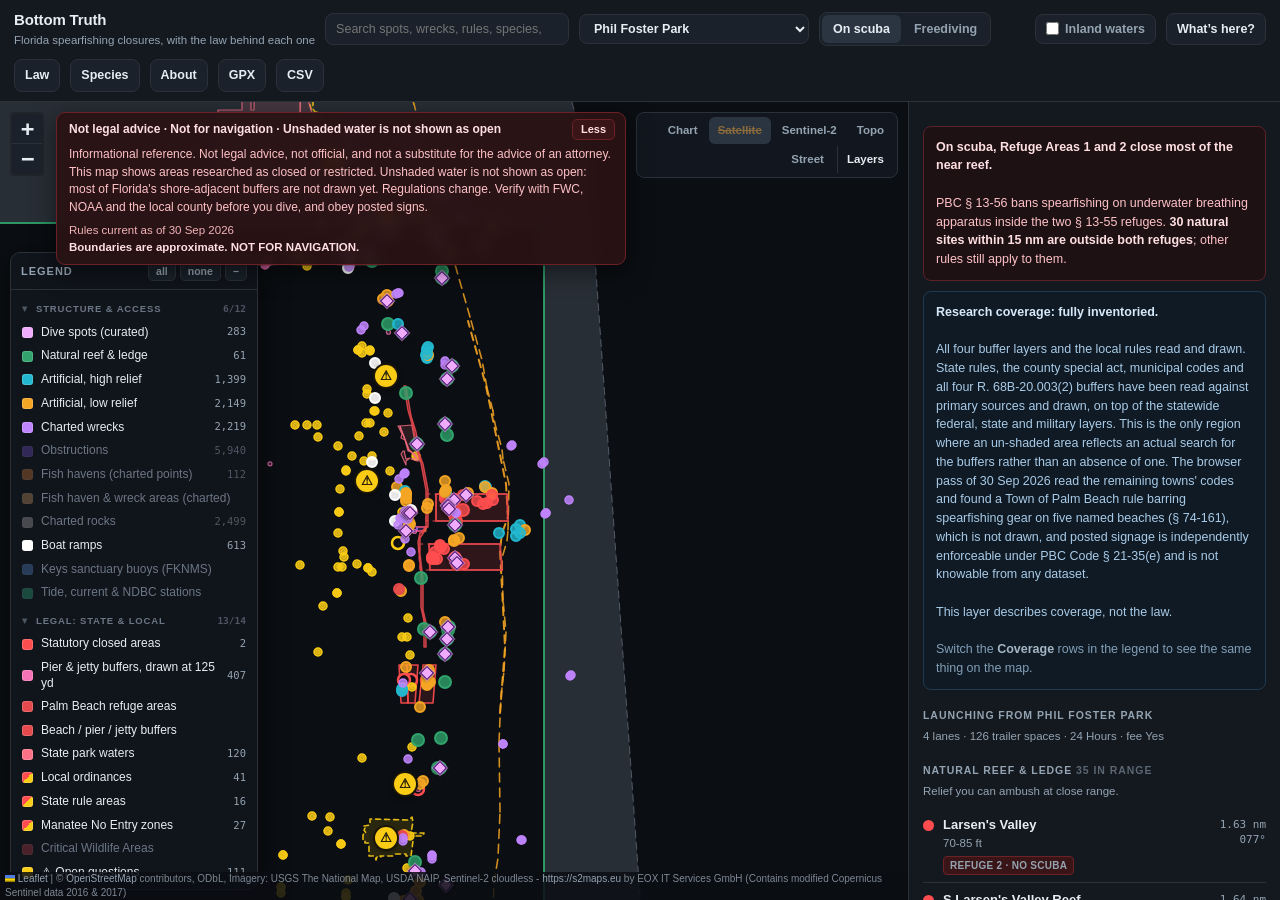
==== index.html @ 1bbcfd00 "Site build from f82c25773d32ec9f1d112ea1f8fc848e64468063" ====
<!DOCTYPE html>
<html lang="en"><head><meta charset="utf-8">
<meta name="viewport" content="width=device-width,initial-scale=1">
<title>Bottom Truth: Florida spearfishing closures</title>
<meta name="description" content="Bottom Truth: a statewide Florida spearfishing reference map of areas researched as closed or restricted, with the citation for each, plus reef and wreck sites, hardbottom and boat ramps. Not legal advice and not for navigation.">
<meta property="og:title" content="Bottom Truth: Florida spearfishing closures">
<meta property="og:description" content="Areas researched as closed or restricted to spearfishing in Florida, each linked to the statute, rule or ordinance behind it. Not legal advice. Not for navigation.">
<meta property="og:type" content="website">
<meta property="og:url" content="https://bottomtruth.com/">
<link rel="canonical" href="https://bottomtruth.com/">
<meta name="theme-color" content="#0b0e13">
<link rel="icon" href="favicon.svg" type="image/svg+xml">
<link rel="stylesheet" href="vendor/leaflet/leaflet.css">
<link rel="stylesheet" href="css/app.css?v=f82c2577">
</head><body><div id="wrap">
<header>
 <h1>Bottom Truth<small>Florida spearfishing closures, with the law behind each one</small></h1>
 <div class="srch" id="srch" role="search">
  <input id="q" type="search" placeholder="Search spots, wrecks, rules, species, or coordinates" autocomplete="off"
   spellcheck="false" aria-label="Search the map" role="combobox" aria-autocomplete="list" aria-expanded="false" aria-controls="q-res">
  <div id="q-res" role="listbox" hidden></div>
 </div>
 <select id="ramp" title="Launch point: all distances and bearings are measured from here"></select>
 <div class="modes" id="modes">
  <button data-mode="scuba" class="on">On scuba</button><button data-mode="free">Freediving</button>
 </div>
 <span class="grow"></span>
 <label class="inland-tog" id="inland-tog" title="Florida prohibits spearfishing in all fresh water, so inland structures are hidden by default">
  <input type="checkbox" id="inland-cb"><span>Inland waters</span></label>
 <button class="hbtn" id="whbtn" title="Click this, then click the map, to list every drawn legal layer at that point. Right-click or long-press the map does the same.">What&#8217;s here?</button>
 <button class="hbtn" id="lawbtn" title="Open the legal encyclopedia: every citation behind every zone on this map">Law</button>
 <button class="hbtn" id="spbtn" title="Species: spear status, size, bag and season by region, with citations">Species</button>
 <a class="hbtn" id="aboutbtn" href="about.html" title="What this map is, what it is not, sources, licences and how to report an error">About</a>
 <button class="hbtn" id="gpx">GPX</button>
 <button class="hbtn" id="csv">CSV</button>
</header>
<div id="main">
 <div id="map">
  <div class="base" id="base">
   <button data-b="sat" class="on">Satellite</button>
  </div>
  <div id="notice" role="note" aria-label="Important notice">
   <div class="nt-bar"><b>Not legal advice &middot; Not for navigation &middot; Unshaded water is not shown as open</b><span class="nt-date nt-date-bar"></span>
    <button id="nt-tog" type="button" aria-expanded="true" aria-controls="nt-body">Less</button></div>
   <div class="nt-body" id="nt-body">
    <p>Informational reference. Not legal advice, not official, and not a substitute for the advice of an
    attorney. This map shows areas researched as closed or restricted. Unshaded water is not shown as open:
    most of Florida's shore-adjacent buffers are not drawn yet. Regulations change. Verify with FWC, NOAA and
    the local county before you dive, and obey posted signs.</p>
    <p class="nt-meta"><span class="nt-date">Rules current as of: loading</span><br>
    <b>Boundaries are approximate. NOT FOR NAVIGATION.</b></p>
   </div>
  </div>
  <div id="legend"></div>
  <div id="load">Loading map data…</div>
 </div>
 <div id="side"></div>
</div></div>
<script src="vendor/leaflet/leaflet.js"></script>
<script src="js/law.js?v=f82c2577"></script>
<script src="js/app.js?v=f82c2577"></script>
<script src="js/coverage.js?v=f82c2577"></script>
<script src="js/layers.js?v=f82c2577"></script>
<script src="js/search.js?v=f82c2577"></script>
<script src="js/species.js?v=f82c2577"></script>
</body></html>
---- vendor/leaflet/leaflet.css ----
/* required styles */

.leaflet-pane,
.leaflet-tile,
.leaflet-marker-icon,
.leaflet-marker-shadow,
.leaflet-tile-container,
.leaflet-pane > svg,
.leaflet-pane > canvas,
.leaflet-zoom-box,
.leaflet-image-layer,
.leaflet-layer {
	position: absolute;
	left: 0;
	top: 0;
	}
.leaflet-container {
	overflow: hidden;
	}
.leaflet-tile,
.leaflet-marker-icon,
.leaflet-marker-shadow {
	-webkit-user-select: none;
	   -moz-user-select: none;
	        user-select: none;
	  -webkit-user-drag: none;
	}
/* Prevents IE11 from highlighting tiles in blue */
.leaflet-tile::selection {
	background: transparent;
}
/* Safari renders non-retina tile on retina better with this, but Chrome is worse */
.leaflet-safari .leaflet-tile {
	image-rendering: -webkit-optimize-contrast;
	}
/* hack that prevents hw layers "stretching" when loading new tiles */
.leaflet-safari .leaflet-tile-container {
	width: 1600px;
	height: 1600px;
	-webkit-transform-origin: 0 0;
	}
.leaflet-marker-icon,
.leaflet-marker-shadow {
	display: block;
	}
/* .leaflet-container svg: reset svg max-width decleration shipped in Joomla! (joomla.org) 3.x */
/* .leaflet-container img: map is broken in FF if you have max-width: 100% on tiles */
.leaflet-container .leaflet-overlay-pane svg {
	max-width: none !important;
	max-height: none !important;
	}
.leaflet-container .leaflet-marker-pane img,
.leaflet-container .leaflet-shadow-pane img,
.leaflet-container .leaflet-tile-pane img,
.leaflet-container img.leaflet-image-layer,
.leaflet-container .leaflet-tile {
	max-width: none !important;
	max-height: none !important;
	width: auto;
	padding: 0;
	}

.leaflet-container img.leaflet-tile {
	/* See: https://bugs.chromium.org/p/chromium/issues/detail?id=600120 */
	mix-blend-mode: plus-lighter;
}

.leaflet-container.leaflet-touch-zoom {
	-ms-touch-action: pan-x pan-y;
	touch-action: pan-x pan-y;
	}
.leaflet-container.leaflet-touch-drag {
	-ms-touch-action: pinch-zoom;
	/* Fallback for FF which doesn't support pinch-zoom */
	touch-action: none;
	touch-action: pinch-zoom;
}
.leaflet-container.leaflet-touch-drag.leaflet-touch-zoom {
	-ms-touch-action: none;
	touch-action: none;
}
.leaflet-container {
	-webkit-tap-highlight-color: transparent;
}
.leaflet-container a {
	-webkit-tap-highlight-color: rgba(51, 181, 229, 0.4);
}
.leaflet-tile {
	filter: inherit;
	visibility: hidden;
	}
.leaflet-tile-loaded {
	visibility: inherit;
	}
.leaflet-zoom-box {
	width: 0;
	height: 0;
	-moz-box-sizing: border-box;
	     box-sizing: border-box;
	z-index: 800;
	}
/* workaround for https://bugzilla.mozilla.org/show_bug.cgi?id=888319 */
.leaflet-overlay-pane svg {
	-moz-user-select: none;
	}

.leaflet-pane         { z-index: 400; }

.leaflet-tile-pane    { z-index: 200; }
.leaflet-overlay-pane { z-index: 400; }
.leaflet-shadow-pane  { z-index: 500; }
.leaflet-marker-pane  { z-index: 600; }
.leaflet-tooltip-pane   { z-index: 650; }
.leaflet-popup-pane   { z-index: 700; }

.leaflet-map-pane canvas { z-index: 100; }
.leaflet-map-pane svg    { z-index: 200; }

.leaflet-vml-shape {
	width: 1px;
	height: 1px;
	}
.lvml {
	behavior: url(#default#VML);
	display: inline-block;
	position: absolute;
	}


/* control positioning */

.leaflet-control {
	position: relative;
	z-index: 800;
	pointer-events: visiblePainted; /* IE 9-10 doesn't have auto */
	pointer-events: auto;
	}
.leaflet-top,
.leaflet-bottom {
	position: absolute;
	z-index: 1000;
	pointer-events: none;
	}
.leaflet-top {
	top: 0;
	}
.leaflet-right {
	right: 0;
	}
.leaflet-bottom {
	bottom: 0;
	}
.leaflet-left {
	left: 0;
	}
.leaflet-control {
	float: left;
	clear: both;
	}
.leaflet-right .leaflet-control {
	float: right;
	}
.leaflet-top .leaflet-control {
	margin-top: 10px;
	}
.leaflet-bottom .leaflet-control {
	margin-bottom: 10px;
	}
.leaflet-left .leaflet-control {
	margin-left: 10px;
	}
.leaflet-right .leaflet-control {
	margin-right: 10px;
	}


/* zoom and fade animations */

.leaflet-fade-anim .leaflet-popup {
	opacity: 0;
	-webkit-transition: opacity 0.2s linear;
	   -moz-transition: opacity 0.2s linear;
	        transition: opacity 0.2s linear;
	}
.leaflet-fade-anim .leaflet-map-pane .leaflet-popup {
	opacity: 1;
	}
.leaflet-zoom-animated {
	-webkit-transform-origin: 0 0;
	    -ms-transform-origin: 0 0;
	        transform-origin: 0 0;
	}
svg.leaflet-zoom-animated {
	will-change: transform;
}

.leaflet-zoom-anim .leaflet-zoom-animated {
	-webkit-transition: -webkit-transform 0.25s cubic-bezier(0,0,0.25,1);
	   -moz-transition:    -moz-transform 0.25s cubic-bezier(0,0,0.25,1);
	        transition:         transform 0.25s cubic-bezier(0,0,0.25,1);
	}
.leaflet-zoom-anim .leaflet-tile,
.leaflet-pan-anim .leaflet-tile {
	-webkit-transition: none;
	   -moz-transition: none;
	        transition: none;
	}

.leaflet-zoom-anim .leaflet-zoom-hide {
	visibility: hidden;
	}


/* cursors */

.leaflet-interactive {
	cursor: pointer;
	}
.leaflet-grab {
	cursor: -webkit-grab;
	cursor:    -moz-grab;
	cursor:         grab;
	}
.leaflet-crosshair,
.leaflet-crosshair .leaflet-interactive {
	cursor: crosshair;
	}
.leaflet-popup-pane,
.leaflet-control {
	cursor: auto;
	}
.leaflet-dragging .leaflet-grab,
.leaflet-dragging .leaflet-grab .leaflet-interactive,
.leaflet-dragging .leaflet-marker-draggable {
	cursor: move;
	cursor: -webkit-grabbing;
	cursor:    -moz-grabbing;
	cursor:         grabbing;
	}

/* marker & overlays interactivity */
.leaflet-marker-icon,
.leaflet-marker-shadow,
.leaflet-image-layer,
.leaflet-pane > svg path,
.leaflet-tile-container {
	pointer-events: none;
	}

.leaflet-marker-icon.leaflet-interactive,
.leaflet-image-layer.leaflet-interactive,
.leaflet-pane > svg path.leaflet-interactive,
svg.leaflet-image-layer.leaflet-interactive path {
	pointer-events: visiblePainted; /* IE 9-10 doesn't have auto */
	pointer-events: auto;
	}

/* visual tweaks */

.leaflet-container {
	background: #ddd;
	outline-offset: 1px;
	}
.leaflet-container a {
	color: #0078A8;
	}
.leaflet-zoom-box {
	border: 2px dotted #38f;
	background: rgba(255,255,255,0.5);
	}


/* general typography */
.leaflet-container {
	font-family: "Helvetica Neue", Arial, Helvetica, sans-serif;
	font-size: 12px;
	font-size: 0.75rem;
	line-height: 1.5;
	}


/* general toolbar styles */

.leaflet-bar {
	box-shadow: 0 1px 5px rgba(0,0,0,0.65);
	border-radius: 4px;
	}
.leaflet-bar a {
	background-color: #fff;
	border-bottom: 1px solid #ccc;
	width: 26px;
	height: 26px;
	line-height: 26px;
	display: block;
	text-align: center;
	text-decoration: none;
	color: black;
	}
.leaflet-bar a,
.leaflet-control-layers-toggle {
	background-position: 50% 50%;
	background-repeat: no-repeat;
	display: block;
	}
.leaflet-bar a:hover,
.leaflet-bar a:focus {
	background-color: #f4f4f4;
	}
.leaflet-bar a:first-child {
	border-top-left-radius: 4px;
	border-top-right-radius: 4px;
	}
.leaflet-bar a:last-child {
	border-bottom-left-radius: 4px;
	border-bottom-right-radius: 4px;
	border-bottom: none;
	}
.leaflet-bar a.leaflet-disabled {
	cursor: default;
	background-color: #f4f4f4;
	color: #bbb;
	}

.leaflet-touch .leaflet-bar a {
	width: 30px;
	height: 30px;
	line-height: 30px;
	}
.leaflet-touch .leaflet-bar a:first-child {
	border-top-left-radius: 2px;
	border-top-right-radius: 2px;
	}
.leaflet-touch .leaflet-bar a:last-child {
	border-bottom-left-radius: 2px;
	border-bottom-right-radius: 2px;
	}

/* zoom control */

.leaflet-control-zoom-in,
.leaflet-control-zoom-out {
	font: bold 18px 'Lucida Console', Monaco, monospace;
	text-indent: 1px;
	}

.leaflet-touch .leaflet-control-zoom-in, .leaflet-touch .leaflet-control-zoom-out  {
	font-size: 22px;
	}


/* layers control */

.leaflet-control-layers {
	box-shadow: 0 1px 5px rgba(0,0,0,0.4);
	background: #fff;
	border-radius: 5px;
	}
.leaflet-control-layers-toggle {
	background-image: url(images/layers.png);
	width: 36px;
	height: 36px;
	}
.leaflet-retina .leaflet-control-layers-toggle {
	background-image: url(images/layers-2x.png);
	background-size: 26px 26px;
	}
.leaflet-touch .leaflet-control-layers-toggle {
	width: 44px;
	height: 44px;
	}
.leaflet-control-layers .leaflet-control-layers-list,
.leaflet-control-layers-expanded .leaflet-control-layers-toggle {
	display: none;
	}
.leaflet-control-layers-expanded .leaflet-control-layers-list {
	display: block;
	position: relative;
	}
.leaflet-control-layers-expanded {
	padding: 6px 10px 6px 6px;
	color: #333;
	background: #fff;
	}
.leaflet-control-layers-scrollbar {
	overflow-y: scroll;
	overflow-x: hidden;
	padding-right: 5px;
	}
.leaflet-control-layers-selector {
	margin-top: 2px;
	position: relative;
	top: 1px;
	}
.leaflet-control-layers label {
	display: block;
	font-size: 13px;
	font-size: 1.08333em;
	}
.leaflet-control-layers-separator {
	height: 0;
	border-top: 1px solid #ddd;
	margin: 5px -10px 5px -6px;
	}

/* Default icon URLs */
.leaflet-default-icon-path { /* used only in path-guessing heuristic, see L.Icon.Default */
	background-image: url(images/marker-icon.png);
	}


/* attribution and scale controls */

.leaflet-container .leaflet-control-attribution {
	background: #fff;
	background: rgba(255, 255, 255, 0.8);
	margin: 0;
	}
.leaflet-control-attribution,
.leaflet-control-scale-line {
	padding: 0 5px;
	color: #333;
	line-height: 1.4;
	}
.leaflet-control-attribution a {
	text-decoration: none;
	}
.leaflet-control-attribution a:hover,
.leaflet-control-attribution a:focus {
	text-decoration: underline;
	}
.leaflet-attribution-flag {
	display: inline !important;
	vertical-align: baseline !important;
	width: 1em;
	height: 0.6669em;
	}
.leaflet-left .leaflet-control-scale {
	margin-left: 5px;
	}
.leaflet-bottom .leaflet-control-scale {
	margin-bottom: 5px;
	}
.leaflet-control-scale-line {
	border: 2px solid #777;
	border-top: none;
	line-height: 1.1;
	padding: 2px 5px 1px;
	white-space: nowrap;
	-moz-box-sizing: border-box;
	     box-sizing: border-box;
	background: rgba(255, 255, 255, 0.8);
	text-shadow: 1px 1px #fff;
	}
.leaflet-control-scale-line:not(:first-child) {
	border-top: 2px solid #777;
	border-bottom: none;
	margin-top: -2px;
	}
.leaflet-control-scale-line:not(:first-child):not(:last-child) {
	border-bottom: 2px solid #777;
	}

.leaflet-touch .leaflet-control-attribution,
.leaflet-touch .leaflet-control-layers,
.leaflet-touch .leaflet-bar {
	box-shadow: none;
	}
.leaflet-touch .leaflet-control-layers,
.leaflet-touch .leaflet-bar {
	border: 2px solid rgba(0,0,0,0.2);
	background-clip: padding-box;
	}


/* popup */

.leaflet-popup {
	position: absolute;
	text-align: center;
	margin-bottom: 20px;
	}
.leaflet-popup-content-wrapper {
	padding: 1px;
	text-align: left;
	border-radius: 12px;
	}
.leaflet-popup-content {
	margin: 13px 24px 13px 20px;
	line-height: 1.3;
	font-size: 13px;
	font-size: 1.08333em;
	min-height: 1px;
	}
.leaflet-popup-content p {
	margin: 17px 0;
	margin: 1.3em 0;
	}
.leaflet-popup-tip-container {
	width: 40px;
	height: 20px;
	position: absolute;
	left: 50%;
	margin-top: -1px;
	margin-left: -20px;
	overflow: hidden;
	pointer-events: none;
	}
.leaflet-popup-tip {
	width: 17px;
	height: 17px;
	padding: 1px;

	margin: -10px auto 0;
	pointer-events: auto;

	-webkit-transform: rotate(45deg);
	   -moz-transform: rotate(45deg);
	    -ms-transform: rotate(45deg);
	        transform: rotate(45deg);
	}
.leaflet-popup-content-wrapper,
.leaflet-popup-tip {
	background: white;
	color: #333;
	box-shadow: 0 3px 14px rgba(0,0,0,0.4);
	}
.leaflet-container a.leaflet-popup-close-button {
	position: absolute;
	top: 0;
	right: 0;
	border: none;
	text-align: center;
	width: 24px;
	height: 24px;
	font: 16px/24px Tahoma, Verdana, sans-serif;
	color: #757575;
	text-decoration: none;
	background: transparent;
	}
.leaflet-container a.leaflet-popup-close-button:hover,
.leaflet-container a.leaflet-popup-close-button:focus {
	color: #585858;
	}
.leaflet-popup-scrolled {
	overflow: auto;
	}

.leaflet-oldie .leaflet-popup-content-wrapper {
	-ms-zoom: 1;
	}
.leaflet-oldie .leaflet-popup-tip {
	width: 24px;
	margin: 0 auto;

	-ms-filter: "progid:DXImageTransform.Microsoft.Matrix(M11=0.70710678, M12=0.70710678, M21=-0.70710678, M22=0.70710678)";
	filter: progid:DXImageTransform.Microsoft.Matrix(M11=0.70710678, M12=0.70710678, M21=-0.70710678, M22=0.70710678);
	}

.leaflet-oldie .leaflet-control-zoom,
.leaflet-oldie .leaflet-control-layers,
.leaflet-oldie .leaflet-popup-content-wrapper,
.leaflet-oldie .leaflet-popup-tip {
	border: 1px solid #999;
	}


/* div icon */

.leaflet-div-icon {
	background: #fff;
	border: 1px solid #666;
	}


/* Tooltip */
/* Base styles for the element that has a tooltip */
.leaflet-tooltip {
	position: absolute;
	padding: 6px;
	background-color: #fff;
	border: 1px solid #fff;
	border-radius: 3px;
	color: #222;
	white-space: nowrap;
	-webkit-user-select: none;
	-moz-user-select: none;
	-ms-user-select: none;
	user-select: none;
	pointer-events: none;
	box-shadow: 0 1px 3px rgba(0,0,0,0.4);
	}
.leaflet-tooltip.leaflet-interactive {
	cursor: pointer;
	pointer-events: auto;
	}
.leaflet-tooltip-top:before,
.leaflet-tooltip-bottom:before,
.leaflet-tooltip-left:before,
.leaflet-tooltip-right:before {
	position: absolute;
	pointer-events: none;
	border: 6px solid transparent;
	background: transparent;
	content: "";
	}

/* Directions */

.leaflet-tooltip-bottom {
	margin-top: 6px;
}
.leaflet-tooltip-top {
	margin-top: -6px;
}
.leaflet-tooltip-bottom:before,
.leaflet-tooltip-top:before {
	left: 50%;
	margin-left: -6px;
	}
.leaflet-tooltip-top:before {
	bottom: 0;
	margin-bottom: -12px;
	border-top-color: #fff;
	}
.leaflet-tooltip-bottom:before {
	top: 0;
	margin-top: -12px;
	margin-left: -6px;
	border-bottom-color: #fff;
	}
.leaflet-tooltip-left {
	margin-left: -6px;
}
.leaflet-tooltip-right {
	margin-left: 6px;
}
.leaflet-tooltip-left:before,
.leaflet-tooltip-right:before {
	top: 50%;
	margin-top: -6px;
	}
.leaflet-tooltip-left:before {
	right: 0;
	margin-right: -12px;
	border-left-color: #fff;
	}
.leaflet-tooltip-right:before {
	left: 0;
	margin-left: -12px;
	border-right-color: #fff;
	}

/* Printing */

@media print {
	/* Prevent printers from removing background-images of controls. */
	.leaflet-control {
		-webkit-print-color-adjust: exact;
		print-color-adjust: exact;
		}
	}
---- css/app.css ----
:root{--bg:#0b0e13;--panel:#141920;--panel2:#1a212a;--line:#2a3139;--txt:#e6edf3;--dim:#94a3b1;
 --nat:#30a46c;--hi:#22b8cf;--art:#f5a524;--wreck:#c084fc;--bad:#e5484d;--ramp:#ffffff}
*{box-sizing:border-box}
html,body{margin:0;height:100%;background:var(--bg);color:var(--txt);
 font:14px/1.5 -apple-system,BlinkMacSystemFont,"Segoe UI",Roboto,sans-serif;-webkit-text-size-adjust:100%}
#wrap{display:flex;flex-direction:column;height:100%}
header{padding:9px 14px;background:var(--panel);border-bottom:1px solid var(--line);
 display:flex;gap:10px;align-items:center;flex-wrap:wrap}
h1{margin:0;font-size:15px;font-weight:650;letter-spacing:-.01em;white-space:nowrap}
h1 small{color:var(--dim);font-weight:500;font-size:11.5px;display:block;letter-spacing:0}
.grow{flex:1}
select,.hbtn{background:var(--panel2);border:1px solid var(--line);color:var(--txt);font:inherit;
 font-size:12.5px;font-weight:600;padding:6px 10px;border-radius:8px;cursor:pointer}
.hbtn:hover{background:#2b3542}
.modes{display:flex;background:var(--panel2);border:1px solid var(--line);border-radius:8px;padding:2px;gap:2px}
.modes button{background:none;border:0;color:var(--dim);font:inherit;font-size:12.5px;font-weight:600;
 padding:5px 11px;border-radius:6px;cursor:pointer}
.modes button.on{background:#2b3542;color:var(--txt)}
#main{flex:1;display:flex;min-height:0}
#map{flex:1;min-height:0;background:#0b0e12;position:relative}
#side{width:372px;background:var(--panel);border-left:1px solid var(--line);overflow-y:auto;padding:14px}
@media(max-width:900px){#main{flex-direction:column}#side{width:auto;max-height:52%;
 border-left:none;border-top:1px solid var(--line)}h1 small{display:none}}
h2{font-size:10.5px;text-transform:uppercase;letter-spacing:.09em;color:var(--dim);margin:18px 0 8px;font-weight:650}
h2:first-child{margin-top:0}h2 .ct{color:#5b6672;font-weight:600}
.sub{color:var(--dim);font-size:11.5px;margin:-4px 0 8px}
.row{display:flex;gap:9px;align-items:flex-start;padding:7px 0;border-bottom:1px solid var(--line);cursor:pointer}
.row:hover{background:#1c222b;margin:0 -8px;padding:7px 8px;border-radius:6px}
.dot{width:11px;height:11px;border-radius:50%;flex:none;margin-top:5px}
.sw{width:13px;height:13px;border-radius:3px;flex:none;margin-top:3px;border:1px solid rgba(255,255,255,.25)}
.row b{font-weight:600;display:block;font-size:13px}
.row span{color:var(--dim);font-size:11.5px;display:block;margin-top:1px}
.tag{font-family:ui-monospace,Menlo,monospace;font-size:11px;color:var(--dim);
 margin-left:auto;flex:none;text-align:right;padding-top:3px;line-height:1.35}
.row .badge{display:inline-block;width:auto;font-size:10px;font-weight:700;letter-spacing:.03em;
 text-transform:uppercase;padding:1px 6px;border-radius:4px;margin-top:3px}
.b-ref{background:#3a1518;color:#ff9ea3;border:1px solid #6b2126}
.b-edge{background:#3a2a10;color:#ffcf8a;border:1px solid #6b4a18}
.b-fed{background:#141f38;color:#9dc0ff;border:1px solid #24406f}
.b-ok{background:#12301f;color:#8fe3b4;border:1px solid #1d5c37}
.b-hi{background:#0d2f36;color:#8fe0ef;border:1px solid #175a68}
label.tg{display:flex;gap:9px;align-items:flex-start;padding:6px 0;cursor:pointer;border-bottom:1px solid var(--line)}
label.tg input{margin:4px 0 0;accent-color:#3b82f6;flex:none}
label.tg b{font-weight:600;font-size:12.5px;display:block}
label.tg span{color:var(--dim);font-size:11px;display:block;margin-top:1px}
.note{background:#1c1410;border:1px solid #4a3520;border-radius:8px;padding:11px 12px;
 font-size:12px;color:#f0c99a;margin-top:14px}.note b{color:#ffd9a8}
.crit{background:#1d1114;border:1px solid #5c2027;border-radius:8px;padding:11px 12px;
 font-size:12.5px;color:#ffc2c6;margin:10px 0}.crit b{color:#ffdfe1}
.info{background:#0f1a24;border:1px solid #1e3a52;border-radius:8px;padding:11px 12px;
 font-size:12.5px;color:#a9cbe8;margin:10px 0}.info b{color:#d6e9fa}
.reg{padding:7px 0;border-bottom:1px solid var(--line);font-size:12.5px}
.reg b{display:block;font-weight:650}.reg span{color:var(--dim);font-size:11.5px;display:block;margin-top:2px}
.reg span b{display:inline;color:#e6edf3}
.prohib{font-size:11.5px;color:#ffc2c6;line-height:1.7;background:#1d1114;border:1px solid #5c2027;
 border-radius:8px;padding:10px 12px}
.leaflet-popup-content-wrapper,.leaflet-popup-tip{background:#1a212a;color:var(--txt)}
.leaflet-popup-content-wrapper{border-radius:9px;box-shadow:0 6px 28px rgba(0,0,0,.6)}
.leaflet-popup-content{margin:12px 14px;font-size:13px;line-height:1.5;max-width:300px}
.leaflet-popup-content h3{margin:0 0 5px;font-size:13.5px}
.leaflet-popup-content .m{color:var(--dim);font-size:11.5px;font-family:ui-monospace,Menlo,monospace;
 display:block;margin-top:6px}
.leaflet-container a.leaflet-popup-close-button{color:var(--dim)}
.leaflet-control-attribution{background:rgba(11,14,19,.85)!important;color:#7d8894!important;font-size:10px}
.leaflet-control-attribution a{color:#94a3b1!important}
.leaflet-bar a{background:#1a212a;color:#e6edf3;border-bottom-color:#2a3139}
.leaflet-bar a:hover{background:#2b3542;color:#fff}
.base{position:absolute;z-index:500;top:10px;right:10px;background:rgba(20,25,32,.94);
 border:1px solid var(--line);border-radius:8px;padding:4px;display:flex;gap:2px}
.base button{background:none;border:0;color:var(--dim);font:inherit;font-size:11.5px;font-weight:600;
 padding:5px 9px;border-radius:6px;cursor:pointer}
.base button.on{background:#2b3542;color:var(--txt)}
#load{position:absolute;inset:0;display:flex;align-items:center;justify-content:center;
 background:var(--bg);z-index:900;color:var(--dim);font-size:13px}

/* ---- legend / filter panel ---- */
#legend{position:absolute;z-index:600;left:10px;bottom:10px;width:248px;max-height:calc(100% - 160px);
 background:rgba(17,22,29,.95);border:1px solid var(--line);border-radius:10px;
 box-shadow:0 8px 30px rgba(0,0,0,.55);overflow:hidden;display:flex;flex-direction:column;
 backdrop-filter:blur(6px)}
.lg-head{display:flex;align-items:center;justify-content:space-between;gap:6px;
 padding:8px 10px;border-bottom:1px solid var(--line);flex:none}
.lg-head b{font-size:11px;text-transform:uppercase;letter-spacing:.09em;color:var(--dim);font-weight:700}
.lg-head span{display:flex;gap:4px}
.lg-mini{background:var(--panel2);border:1px solid var(--line);color:var(--dim);font:inherit;
 font-size:10.5px;font-weight:600;padding:2px 7px;border-radius:5px;cursor:pointer;line-height:1.4}
.lg-mini:hover{background:#2b3542;color:var(--txt)}
#lg-body{overflow-y:auto;padding:5px 5px 7px}
.lg-grp{font-size:9.5px;text-transform:uppercase;letter-spacing:.09em;color:#5b6672;
 font-weight:700;padding:7px 6px 4px}
.lg-row{display:flex;align-items:center;gap:8px;width:100%;background:none;border:0;
 color:#6b7684;font:inherit;font-size:12px;padding:4px 6px;border-radius:6px;cursor:pointer;text-align:left}
.lg-row:hover:not(:disabled){background:#1c222b}
.lg-row i{width:11px;height:11px;border-radius:3px;flex:none;opacity:.28;
 box-shadow:inset 0 0 0 1px rgba(255,255,255,.18)}
.lg-row span{flex:1;line-height:1.3}
.lg-row em{font-style:normal;font-family:ui-monospace,Menlo,monospace;font-size:10.5px;color:#4d5763}
.lg-row.on{color:var(--txt)}
.lg-row.on i{opacity:1}
.lg-row.on em{color:var(--dim)}
.lg-row.pending{opacity:.45;cursor:default}
@media(max-width:900px){#legend{width:220px;max-height:44%;bottom:66px;left:8px}}
#legend.folded{width:auto}

/* ---- embed mode: map + legend only ---- */
body.embed #side{display:none}
body.embed header{padding:6px 10px}
body.embed h1 small{display:none}
body.embed h1{font-size:13px}

/* ---- popup verdict blocks ---- */
.pv{margin-top:9px;padding:9px 10px;border-radius:7px;font-size:12.5px;line-height:1.5}
.pv b{font-weight:700}
.pv-no{background:#2a1215;border:1px solid #6b2126;color:#ffc2c6}
.pv-no b{color:#ffdfe1}
.pv-warn{background:#2a2110;border:1px solid #6b4a18;color:#f5d9a3}
.pv-warn b{color:#ffe9c2}
.pv-ok{background:#0f2418;border:1px solid #1d5c37;color:#a7e8c4}
.pv-ok b{color:#d6f5e4}

/* ---- persistent notice: cannot be dismissed, collapses to a one-line bar ---- */
#notice{position:absolute;z-index:650;top:10px;left:56px;right:282px;margin:0 auto;max-width:640px;background:rgba(42,18,21,.95);border:1px solid #6b2126;
 border-radius:9px;color:#ffc2c6;font-size:12px;line-height:1.45;box-shadow:0 6px 24px rgba(0,0,0,.5);
 backdrop-filter:blur(6px)}
#notice b{color:#ffdfe1}
.nt-bar{display:flex;align-items:center;gap:10px;padding:6px 10px 6px 12px}
.nt-bar>b{white-space:nowrap}
.nt-date-bar{display:none;color:#e9a6ab;font-size:11px;white-space:nowrap;overflow:hidden;text-overflow:ellipsis}
#notice.collapsed .nt-date-bar{display:inline}
#nt-tog{margin-left:auto;background:#3a1518;border:1px solid #6b2126;color:#ffdfe1;font:inherit;font-size:11px;
 font-weight:600;padding:2px 8px;border-radius:5px;cursor:pointer;flex:none}
#nt-tog:hover{background:#4a1b20}
.nt-body{padding:0 12px 9px}
.nt-body p{margin:0 0 6px}
.nt-meta{color:#f3b3b8;font-size:11.5px;margin:0!important}
#notice.collapsed .nt-body{display:none}
/* below about 1100 px the map is too narrow for the notice between the zoom and base controls:
   it moves to the bottom, above the attribution line, and the legend moves up to clear it */
@media(max-width:1100px){#notice{left:10px;right:10px;font-size:11.5px;top:auto;bottom:24px;max-width:none}
 #notice:not(.collapsed) .nt-body{max-height:32vh;overflow-y:auto}
 #legend{bottom:66px;max-height:calc(100% - 140px)}}

/* ---- inland waters toggle ---- */
.inland-tog{display:flex;align-items:center;gap:6px;background:var(--panel2);
 border:1px solid var(--line);border-radius:8px;padding:5px 10px;cursor:pointer;
 font-size:12.5px;font-weight:600;color:var(--dim);user-select:none}
.inland-tog:hover{background:#2b3542}
.inland-tog input{margin:0;accent-color:#3b82f6}
.inland-tog.on{color:var(--txt);border-color:#3b5876;background:#16202c}
.lg-note{font-size:10.5px;color:#5b6672;line-height:1.4;padding:6px 7px 2px;border-top:1px solid var(--line);margin-top:5px}
.lg-note b{color:#7d8894}

/* ---------- legal citations in popups ---------- */
.cites{margin-top:9px;padding-top:7px;border-top:1px solid #232a36;display:flex;flex-wrap:wrap;gap:4px;align-items:center}
.cites-h{font-size:10px;letter-spacing:.08em;text-transform:uppercase;color:#6b7687;margin-right:3px;width:100%}
button.cite{font:inherit;font-size:10.5px;line-height:1.25;padding:2.5px 6px;border-radius:4px;cursor:pointer;
  background:#161b24;border:1px solid #2b3444;color:#a9c3e6;text-align:left}
button.cite:hover{background:#1e2531;border-color:#3d4a5e;color:#d7e6fb}
button.cite.cite-warn{color:#ffcf8a;border-color:#4a3d24}
button.cite.cite-no{color:#ff9ea3;border-color:#4a2626}
button.cite.cite-neg{color:#8fe3b4;border-color:#254a35}

/* ---------- encyclopedia panel ---------- */
#lawpanel{position:fixed;top:0;right:0;bottom:0;width:min(560px,100vw);background:#0b0e13;
  border-left:1px solid #232a36;z-index:1200;display:none;flex-direction:column;padding:0 0 14px;
  box-shadow:-18px 0 40px rgba(0,0,0,.55)}
#lawpanel.on{display:flex}
.lw-head{display:flex;align-items:center;justify-content:space-between;padding:13px 16px 11px;
  border-bottom:1px solid #232a36;font-size:14px;letter-spacing:.01em}
.lw-head b{color:#e8eef7}
#lw-x{background:none;border:0;color:#8b95a6;font-size:22px;line-height:1;cursor:pointer;padding:0 3px}
#lw-x:hover{color:#e8eef7}
#lw-q{margin:11px 16px 4px;padding:7px 10px;background:#12161e;border:1px solid #2b3444;border-radius:5px;
  color:#e8eef7;font:inherit;font-size:12.5px}
#lw-q:focus{outline:0;border-color:#3d5573}
.lw-intro{margin:8px 16px 4px;font-size:11.5px;line-height:1.55;color:#7d8899}
#lw-list{overflow-y:auto;padding:6px 16px 0;flex:1}
.lw-grp{margin:16px 0 7px;font-size:10.5px;letter-spacing:.1em;text-transform:uppercase;color:#5f6b7d;
  border-bottom:1px solid #1d232e;padding-bottom:5px;font-weight:600}
details.lw{border:1px solid #1d232e;border-radius:6px;margin-bottom:6px;background:#0e1218}
details.lw[open]{border-color:#2b3444;background:#10151d}
details.lw>summary{cursor:pointer;padding:9px 11px;list-style:none;display:block}
details.lw>summary::-webkit-details-marker{display:none}
details.lw>summary:hover{background:#141a23}
.lw-cite{display:block;font-size:11px;color:#8fb4e0;font-variant-numeric:tabular-nums}
.lw-title{display:block;font-size:13px;color:#e8eef7;margin-top:2px;line-height:1.4}
.lw-tag{display:inline-block;font-size:9.5px;letter-spacing:.06em;text-transform:uppercase;
  padding:1px 5px;border-radius:3px;margin-top:4px}
.lw-tag-neg{background:#12251b;color:#8fe3b4;border:1px solid #254a35}
.lw-body{padding:0 11px 11px;font-size:12.5px;line-height:1.6;color:#c3ccd9}
.lw-effect{color:#e8eef7;margin-bottom:8px}
blockquote.lw-q{margin:0 0 9px;padding:8px 11px;border-left:2px solid #3d5573;background:#0b0f15;
  color:#a9c3e6;font-size:12px;line-height:1.6}
.lw-f{margin-bottom:8px}
.lw-note{color:#ffcf8a}
details.lw-full{margin:8px 0 4px;border-top:1px solid #1d232e;padding-top:7px}
details.lw-full>summary{cursor:pointer;font-size:11.5px;color:#8fb4e0;padding:2px 0}
details.lw-full>div{margin-top:7px;font-size:12px;line-height:1.65;color:#aab5c4}
.lw-meta{margin-top:9px;font-size:10.5px;color:#6b7687}
.lw-meta a{color:#8fb4e0}
.v-ok{color:#8fe3b4}.v-warn{color:#ffcf8a}.v-no{color:#ff9ea3}
details.lw.lw-flash{border-color:#5b7fa8;box-shadow:0 0 0 2px rgba(91,127,168,.28)}
@media(max-width:640px){#lawpanel{width:100vw}}

/* ---------- open-question warning blocks ---------- */
details.wb{margin:9px 0 4px;border:1px solid #4a3d24;border-radius:5px;background:#1a1509}
details.wb>summary{cursor:pointer;padding:6px 9px;font-size:11.5px;color:#facc15;list-style:none;font-weight:600}
details.wb>summary::-webkit-details-marker{display:none}
details.wb>summary:hover{background:#221c0d}
details.wb>div{padding:0 9px 9px;font-size:11.5px;line-height:1.6;color:#e2d9b8}
.flagpin{background:#facc15;color:#1a1509;border-radius:50%;width:22px;height:22px;line-height:22px;
  text-align:center;font-size:13px;font-weight:700;box-shadow:0 0 0 2px #1a1509,0 2px 6px rgba(0,0,0,.6);cursor:pointer}
.flagpin:hover{background:#fde047}

/* ---------- header search ---------- */
.srch{position:relative;flex:1 1 220px;max-width:340px;min-width:170px}
#ramp{max-width:230px;min-width:0}
#q{width:100%;background:var(--panel2);border:1px solid var(--line);color:var(--txt);font:inherit;font-size:12.5px;
 padding:6px 10px;border-radius:8px}
#q:focus{outline:0;border-color:#3d5573;background:#12161e}
#q-res{position:absolute;top:calc(100% + 4px);left:0;width:max(100%,360px);max-width:calc(100vw - 20px);
 max-height:min(70vh,520px);overflow-y:auto;background:#10151d;border:1px solid #2b3444;border-radius:9px;
 box-shadow:0 12px 36px rgba(0,0,0,.6);z-index:1300;padding:4px 0}
.q-g{font-size:9.5px;text-transform:uppercase;letter-spacing:.09em;color:#5f6b7d;font-weight:700;padding:8px 12px 3px}
.q-i{padding:6px 12px;cursor:pointer;line-height:1.3}
.q-i b{display:block;font-weight:600;font-size:12.5px;color:#e8eef7}
.q-i span{display:block;font-size:11px;color:#7d8899;margin-top:1px}
.q-i.act,.q-i:hover{background:#1b2330}
.q-empty{padding:10px 12px;font-size:12px;color:#7d8899}
@media(max-width:700px){header{gap:7px}.srch{flex:1 1 100%;order:1}#q-res{width:100%}
 header>*:not(h1):not(.srch){order:2}
 .base .b-btn{display:none}.base .b-lp{border-left:0;border-radius:6px;margin-left:0}}

/* ---------- header buttons ---------- */
.hbtn.on{background:#1f3350;border-color:#3b5876;color:#d6e9fa}
#map.wh-armed,#map.wh-armed .leaflet-interactive{cursor:crosshair!important}
#map .leaflet-map-pane{-webkit-touch-callout:none}

/* ---------- legend groups ---------- */
.lg-g{margin-bottom:2px}
button.lg-grp{display:flex;align-items:center;gap:5px;width:100%;background:none;border:0;cursor:pointer;
 text-align:left;font:inherit;font-size:9.5px;text-transform:uppercase;letter-spacing:.09em;color:#6b7684;font-weight:700;
 padding:7px 6px 4px}
button.lg-grp:hover{color:#94a3b1}
button.lg-grp em{margin-left:auto;font-style:normal;font-family:ui-monospace,Menlo,monospace;letter-spacing:0;color:#4d5763}
.lg-caret{width:9px;display:inline-block;color:#4d5763}
.lg-g.folded .lg-rows{display:none}
.lg-row.missing{opacity:.55;cursor:default}
.lg-row em .lg-miss{font-family:inherit;font-size:9.5px;color:#8b6b3a;white-space:normal;text-align:right;display:block;max-width:92px;line-height:1.2}
.lg-note-ref{border-top:0;margin-top:0;padding-top:2px}
.lg-note-cov{border-top:1px solid var(--line);color:#6b7280}
.lg-note-cov b{color:#94a3b8}
.cov-block{margin:0 0 10px}
.cov-block .note{margin-top:0}

/* ---------- base switcher + Layers panel ---------- */
.base{flex-wrap:wrap;max-width:min(262px,calc(100% - 70px));justify-content:flex-end}
.base button.bad{color:#8b6b3a;text-decoration:line-through}
.base .b-lp{border-left:1px solid var(--line);border-radius:0 6px 6px 0;margin-left:2px;color:var(--txt)}
.base .b-lp.on{background:#1f3350}
#layerpanel{position:absolute;z-index:700;top:82px;right:10px;width:330px;max-width:calc(100% - 20px);
 max-height:calc(100% - 100px);background:rgba(17,22,29,.97);border:1px solid var(--line);border-radius:10px;
 box-shadow:0 8px 30px rgba(0,0,0,.55);display:none;flex-direction:column}
#layerpanel.on{display:flex}
.lp-head{display:flex;align-items:center;justify-content:space-between;padding:8px 12px;border-bottom:1px solid var(--line)}
.lp-head b{font-size:11px;text-transform:uppercase;letter-spacing:.09em;color:var(--dim)}
.lp-x{background:none;border:0;color:#8b95a6;font-size:20px;line-height:1;cursor:pointer}
.lp-body{overflow-y:auto;padding:4px 10px 10px}
.lp-grp{font-size:9.5px;text-transform:uppercase;letter-spacing:.09em;color:#5b6672;font-weight:700;padding:10px 0 4px}
.lp-row{display:flex;flex-direction:column;gap:2px;padding:6px 7px;border-radius:7px;border:1px solid transparent;
 margin-bottom:3px;font-size:12px}
.lp-row.on{background:#141c27;border-color:#2b3444}
.lp-base{flex-direction:row;gap:8px;cursor:pointer;align-items:flex-start}
.lp-base input,.lp-ck input{margin:3px 0 0;accent-color:#3b82f6;flex:none}
.lp-t{display:flex;flex-direction:column;gap:2px}
.lp-ck{display:flex;gap:8px;align-items:flex-start;cursor:pointer}
.lp-row b{font-weight:600;color:var(--txt)}
.lp-d{color:#9aa6b4;font-size:11px}
.lp-l,.lp-a{color:#6b7687;font-size:10.5px}
.lp-a a{color:#8fb4e0}
.lp-date{color:#8fe0ef;font-size:11px}
.lp-z{color:#ffcf8a;font-size:10.5px}
.lp-bad{color:#ff9ea3;font-size:10.5px}
.lp-row.bad b{color:#9aa6b4;text-decoration:line-through}
.lp-retry{background:#2a1215;border:1px solid #6b2126;color:#ffc2c6;font:inherit;font-size:10px;border-radius:4px;
 padding:0 6px;margin-left:4px;cursor:pointer}
.lp-op{display:flex;align-items:center;gap:8px;font-size:10.5px;color:#7d8894}
.lp-op input{flex:1;accent-color:#3b82f6}
.lp-foot{font-size:10.5px;color:#6b7687;margin-top:10px;line-height:1.45}
@media(max-width:700px){#layerpanel{top:52px;max-height:calc(100% - 130px)}}

/* ---------- curated dive spots ---------- */
.spotpin{background:none;border:0}
.spotpin i{display:block;width:10px;height:10px;margin:2px;transform:rotate(45deg);background:#f0abfc;
 border:1.5px solid #3b0764;box-shadow:0 0 0 1px rgba(240,171,252,.5),0 1px 4px rgba(0,0,0,.6)}
.spotpin:hover i{background:#fae8ff}
.sp-pop h3{margin-bottom:2px}
.sp-aka{font-size:11.5px;color:#9aa6b4;margin-bottom:3px}
.sp-meta{font-size:11.5px;color:#c3ccd9;margin-bottom:6px}
.sp-desc{font-size:12.5px;margin-bottom:6px}
.sp-media{font-size:11.5px;margin:6px 0}
.sp-media ul{margin:2px 0 4px;padding-left:16px}
.sp-media a{color:#8fb4e0}
.sp-mh{font-size:9.5px;text-transform:uppercase;letter-spacing:.08em;color:#6b7687;margin-top:5px}
.sp-src{color:#6b7687;font-size:10.5px}
.sp-ph{margin:3px 0}
.sp-ph img{display:block;max-width:100%;max-height:150px;border-radius:5px;margin-bottom:2px}
.sp-cr{font-size:10px;color:#6b7687}
.sp-legal{margin:8px 0 6px;border-top:1px solid #232a36;padding-top:6px}
.sp-disc{font-size:11px;color:#ffcf8a;margin-top:6px}

/* ---------- zones: when a rule applies ---------- */
.zact{margin-top:7px;font-size:12px;color:#ffe9c2}

/* ---------- What's here ---------- */
.wh-pop .leaflet-popup-content{max-width:340px}
.wh h3{margin-bottom:2px}
.wh-ll{margin-top:0!important;margin-bottom:6px}
.wh-wait{color:#9aa6b4;font-size:12px}
.wh-h0{font-size:10px;letter-spacing:.08em;text-transform:uppercase;color:#6b7687;margin-bottom:4px}
.wh-slot{color:#9aa6b4;font-size:11.5px}
.wh-sec{margin-top:8px;border-radius:7px;padding:7px 9px;background:#141a23;border:1px solid #232a36}
.wh-sec.wh-no{background:#2a1215;border-color:#6b2126}
.wh-sec.wh-warn{background:#2a2110;border-color:#6b4a18}
.wh-h{font-size:10px;letter-spacing:.08em;text-transform:uppercase;font-weight:700;color:#9aa6b4;margin-bottom:3px}
.wh-no .wh-h{color:#ff9ea3}.wh-warn .wh-h{color:#ffcf8a}
.wh-i{padding:4px 0;border-top:1px solid rgba(255,255,255,.06);font-size:12px}
.wh-i:first-of-type{border-top:0}
.wh-i>b{display:block;font-size:12.5px}
.wh-i>span{display:block;color:#c3ccd9}
.wh-no .wh-i>span{color:#ffd5d8}.wh-warn .wh-i>span{color:#f5e2bd}
.wh-d{color:#9aa6b4!important;font-size:11px;display:inline!important}
.wh-ul{margin:2px 0;padding-left:16px;font-size:12px}
.wh-note{font-size:11px;color:#9aa6b4;margin-top:6px}
.wh-facts{margin-top:8px;font-size:12px;border-top:1px solid #232a36;padding-top:6px}
.wh-facts>div{margin:2px 0}
.wh-facts b{color:#9aa6b4;font-weight:600;margin-right:4px}
.wh-facts a{color:#8fb4e0}
.wh-foot{margin-top:8px;font-size:10.5px;color:#6b7687}
.cites.cites-c{margin-top:4px;padding-top:0;border-top:0}

/* ---------- species panel (same shell as the law encyclopedia) ---------- */
#spanel{position:fixed;top:0;right:0;bottom:0;width:min(620px,100vw);background:#0b0e13;
  border-left:1px solid #232a36;z-index:1210;display:none;flex-direction:column;padding:0 0 14px;
  box-shadow:-18px 0 40px rgba(0,0,0,.55)}
#spanel.on{display:flex}
#sp-x{background:none;border:0;color:#8b95a6;font-size:22px;line-height:1;cursor:pointer;padding:0 3px}
#sp-x:hover{color:#e8eef7}
#sp-q{margin:8px 16px 4px;padding:7px 10px;background:#12161e;border:1px solid #2b3444;border-radius:5px;
  color:#e8eef7;font:inherit;font-size:12.5px}
#sp-q:focus{outline:0;border-color:#3d5573}
.sp-disc{margin:10px 16px 0;padding:8px 10px;border:1px solid #4a3d24;background:#1a1509;border-radius:6px;
  font-size:11.5px;line-height:1.5;color:#f5d9a3}
.sp-ver{color:#b8a67e}
details.sp-more{margin:6px 16px 0;font-size:11.5px;color:#9aa6b4}
details.sp-more>summary{cursor:pointer;color:#8fb4e0}
details.sp-more>div{padding:6px 0 0;line-height:1.5}
details.sp-more ul{margin:4px 0;padding-left:18px}
.sp-defs{margin:4px 0 8px}
.sp-defs dt{margin-top:5px;font-weight:600;color:#c3ccd9}
.sp-defs dd{margin:1px 0 0 0}
.sp-chips{display:flex;gap:6px;margin:4px 16px 2px;flex-wrap:wrap}
.sp-chip{background:#12161e;border:1px solid #2b3444;color:#a9b5c4;font:inherit;font-size:11.5px;font-weight:600;
  padding:3px 9px;border-radius:12px;cursor:pointer}
.sp-chip em{font-style:normal;color:#6b7687;margin-left:3px}
.sp-chip.on{background:#1f3350;border-color:#3b5876;color:#e8eef7}
#sp-list{overflow-y:auto;padding:6px 16px 0;flex:1}
.sp-c>summary .lw-cite{margin-top:2px}
.sp-b{display:inline-block;font-size:10px;font-weight:700;letter-spacing:.03em;padding:1px 6px;border-radius:4px;
  margin:4px 5px 0 0}
.sp-no{background:#3a1518;color:#ff9ea3;border:1px solid #6b2126}
.sp-warn{background:#3a2a10;color:#ffcf8a;border:1px solid #6b4a18}
.sp-neu{background:#1a212a;color:#c3ccd9;border:1px solid #3a4452}
.sp-srfs-b{background:#141f38;color:#9dc0ff;border:1px solid #24406f}
.sp-note{color:#e8eef7;margin-bottom:8px}
.sp-tw{overflow-x:auto;margin-bottom:8px}
table.sp-t{border-collapse:collapse;width:100%;font-size:11.5px;min-width:520px}
.sp-t th,.sp-t td{border:1px solid #1d232e;padding:4px 6px;text-align:left;vertical-align:top}
.sp-t thead th{background:#0e1218;color:#8b95a6;font-weight:600;font-size:10.5px}
.sp-t tbody th{color:#c3ccd9;font-weight:600;white-space:nowrap}
.sp-nil{color:#4d5763}
.sp-srfs{font-size:11.5px;color:#9dc0ff;margin-bottom:6px}
.sp-srcs{font-size:11px;margin-top:8px}
.sp-srcs ul{margin:3px 0;padding-left:16px}
.sp-srcs a{color:#8fb4e0;word-break:break-all}
@media(max-width:640px){#spanel{width:100vw}
  table.sp-t{min-width:0}.sp-t thead{display:none}.sp-t tr{display:block;border-top:1px solid #2b3444;padding:4px 0}
  .sp-t th,.sp-t td{display:block;border:0;padding:1px 4px}
  .sp-t td::before{content:attr(data-h) ": ";color:#6b7687}}

/* About link styled as a header button */
a.hbtn{text-decoration:none;display:inline-flex;align-items:center}

/* Phones: a compact header and a shorter side panel give the map most of the screen; the notice
   wraps instead of running off the edge, and sits above the attribution, which is kept in full
   (the licences require it) but set smaller. */
@media(max-width:700px){
 header{padding:7px 10px;gap:6px}
 h1{font-size:14px}
 .grow{display:none}
 #ramp{flex:1 1 150px;max-width:none}
 select,.hbtn,.inland-tog{font-size:12px;padding:5px 8px}
 .modes button{font-size:12px;padding:4px 8px}
 #side{max-height:36%}
 #notice{bottom:38px}
 #notice .nt-bar>b{white-space:normal;line-height:1.3}
 #notice.collapsed .nt-date-bar{display:none}
 .leaflet-container .leaflet-control-attribution{font-size:8.5px;line-height:1.25}
 #legend{bottom:104px;max-height:calc(100% - 170px)}
}
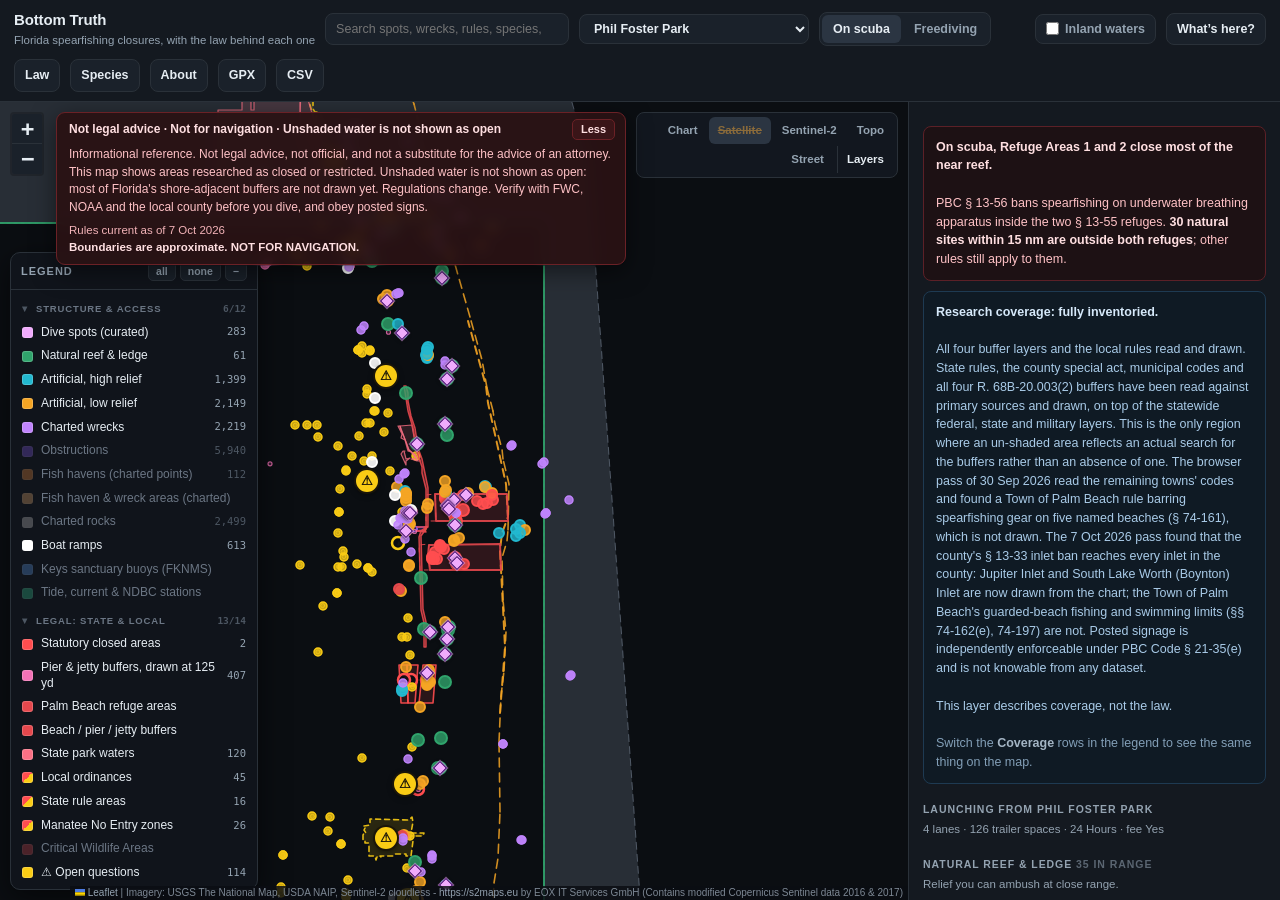
==== commit d59b543e: "Site build from 46a5ea505d7322c53738a7ad4d885f284a3d2740" ====
--- a/index.html
+++ b/index.html
@@ -11,7 +11,7 @@
 <meta name="theme-color" content="#0b0e13">
 <link rel="icon" href="favicon.svg" type="image/svg+xml">
 <link rel="stylesheet" href="vendor/leaflet/leaflet.css">
-<link rel="stylesheet" href="css/app.css?v=f82c2577">
+<link rel="stylesheet" href="css/app.css?v=46a5ea50">
 </head><body><div id="wrap">
 <header>
  <h1>Bottom Truth<small>Florida spearfishing closures, with the law behind each one</small></h1>
@@ -57,10 +57,10 @@
  <div id="side"></div>
 </div></div>
 <script src="vendor/leaflet/leaflet.js"></script>
-<script src="js/law.js?v=f82c2577"></script>
-<script src="js/app.js?v=f82c2577"></script>
-<script src="js/coverage.js?v=f82c2577"></script>
-<script src="js/layers.js?v=f82c2577"></script>
-<script src="js/search.js?v=f82c2577"></script>
-<script src="js/species.js?v=f82c2577"></script>
+<script src="js/law.js?v=46a5ea50"></script>
+<script src="js/app.js?v=46a5ea50"></script>
+<script src="js/coverage.js?v=46a5ea50"></script>
+<script src="js/layers.js?v=46a5ea50"></script>
+<script src="js/search.js?v=46a5ea50"></script>
+<script src="js/species.js?v=46a5ea50"></script>
 </body></html>
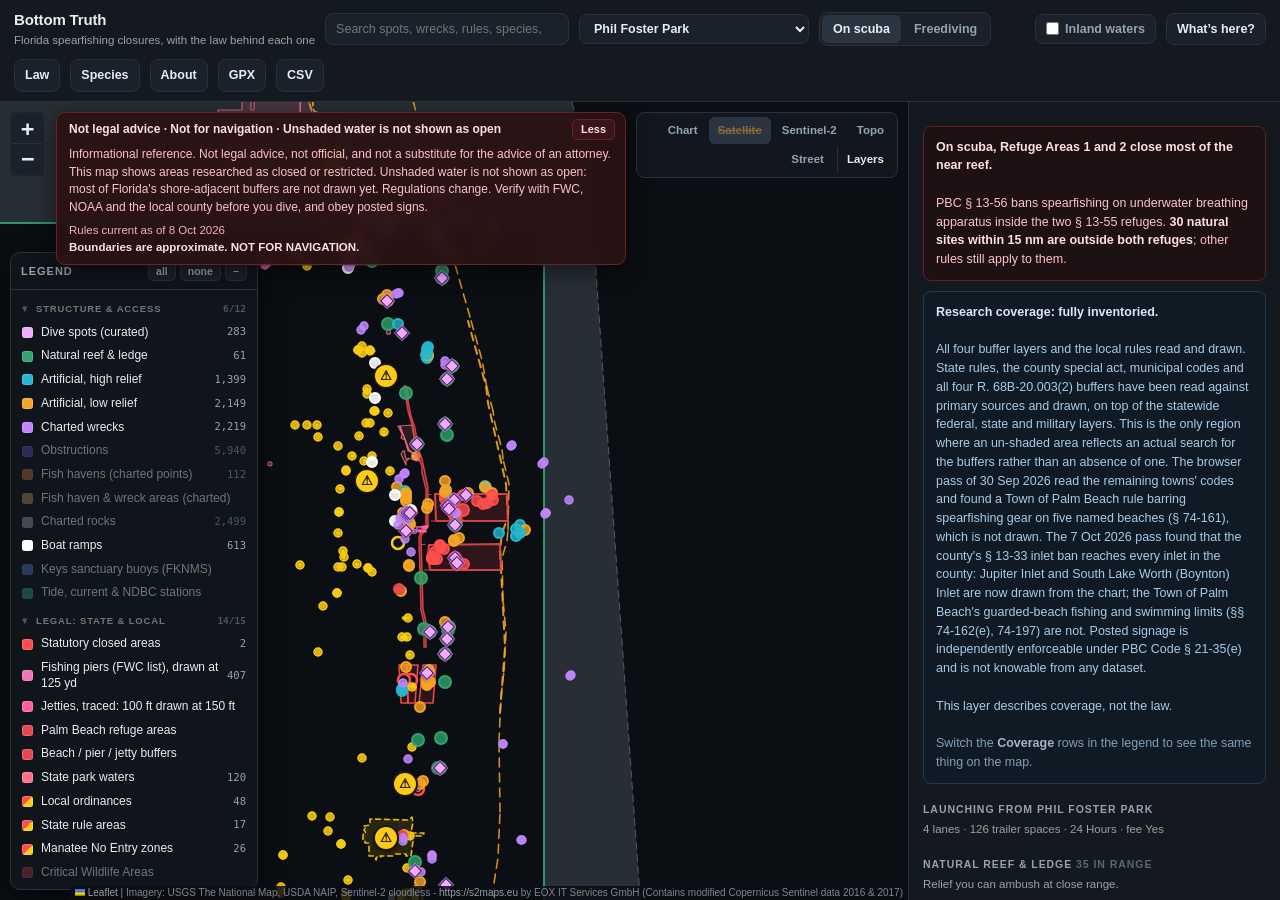
==== commit 759b2fd0: "Site build from d03f006df689202957ce90db4f8488bf3b86225c" ====
--- a/index.html
+++ b/index.html
@@ -11,7 +11,7 @@
 <meta name="theme-color" content="#0b0e13">
 <link rel="icon" href="favicon.svg" type="image/svg+xml">
 <link rel="stylesheet" href="vendor/leaflet/leaflet.css">
-<link rel="stylesheet" href="css/app.css?v=46a5ea50">
+<link rel="stylesheet" href="css/app.css?v=d03f006d">
 </head><body><div id="wrap">
 <header>
  <h1>Bottom Truth<small>Florida spearfishing closures, with the law behind each one</small></h1>
@@ -57,10 +57,10 @@
  <div id="side"></div>
 </div></div>
 <script src="vendor/leaflet/leaflet.js"></script>
-<script src="js/law.js?v=46a5ea50"></script>
-<script src="js/app.js?v=46a5ea50"></script>
-<script src="js/coverage.js?v=46a5ea50"></script>
-<script src="js/layers.js?v=46a5ea50"></script>
-<script src="js/search.js?v=46a5ea50"></script>
-<script src="js/species.js?v=46a5ea50"></script>
+<script src="js/law.js?v=d03f006d"></script>
+<script src="js/app.js?v=d03f006d"></script>
+<script src="js/coverage.js?v=d03f006d"></script>
+<script src="js/layers.js?v=d03f006d"></script>
+<script src="js/search.js?v=d03f006d"></script>
+<script src="js/species.js?v=d03f006d"></script>
 </body></html>
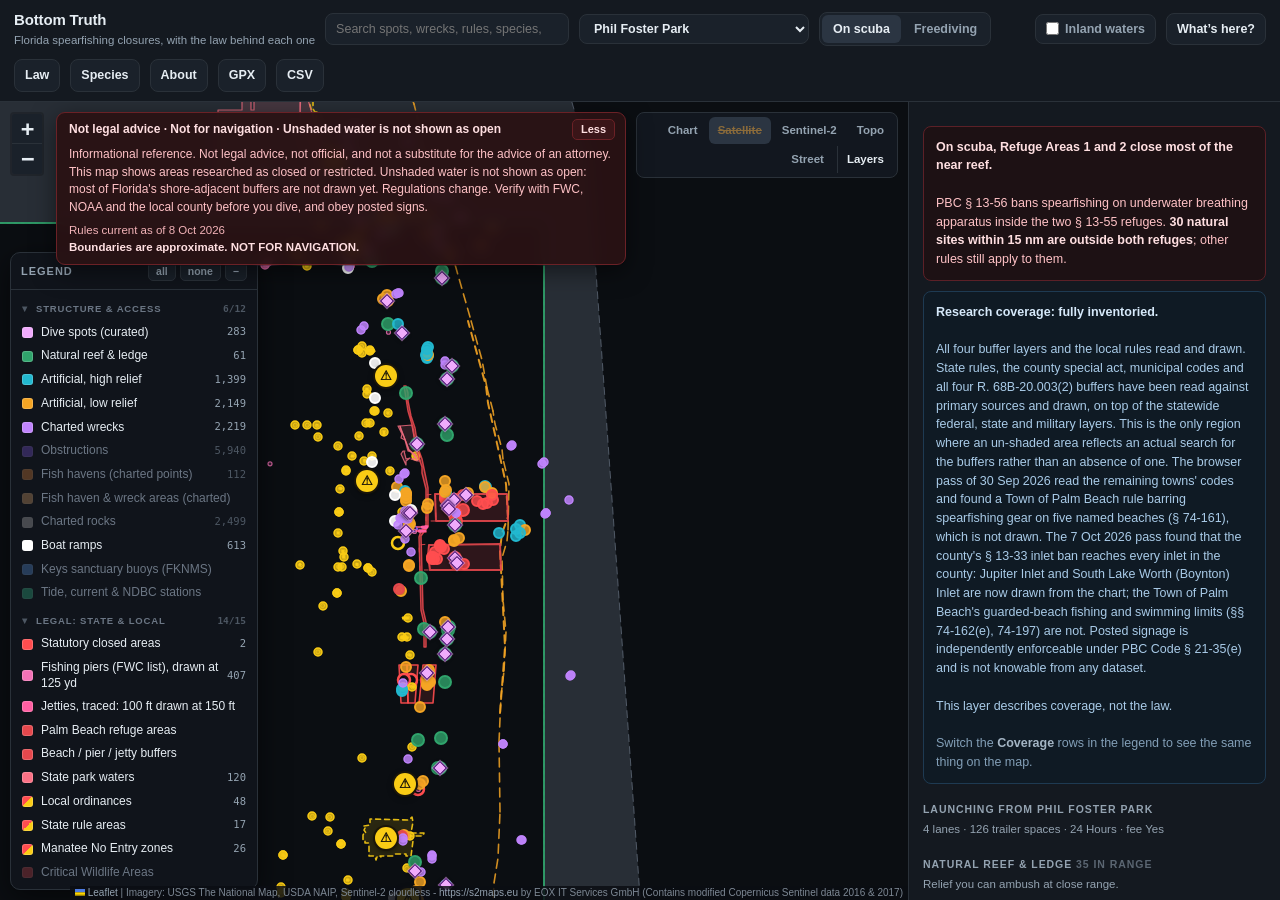
==== commit 6fd6bfe6: "Site build from 3bb9b9182a69ea36c95b9f26a9461fb950b8f814" ====
--- a/index.html
+++ b/index.html
@@ -11,7 +11,7 @@
 <meta name="theme-color" content="#0b0e13">
 <link rel="icon" href="favicon.svg" type="image/svg+xml">
 <link rel="stylesheet" href="vendor/leaflet/leaflet.css">
-<link rel="stylesheet" href="css/app.css?v=d03f006d">
+<link rel="stylesheet" href="css/app.css?v=3bb9b918">
 </head><body><div id="wrap">
 <header>
  <h1>Bottom Truth<small>Florida spearfishing closures, with the law behind each one</small></h1>
@@ -57,10 +57,10 @@
  <div id="side"></div>
 </div></div>
 <script src="vendor/leaflet/leaflet.js"></script>
-<script src="js/law.js?v=d03f006d"></script>
-<script src="js/app.js?v=d03f006d"></script>
-<script src="js/coverage.js?v=d03f006d"></script>
-<script src="js/layers.js?v=d03f006d"></script>
-<script src="js/search.js?v=d03f006d"></script>
-<script src="js/species.js?v=d03f006d"></script>
+<script src="js/law.js?v=3bb9b918"></script>
+<script src="js/app.js?v=3bb9b918"></script>
+<script src="js/coverage.js?v=3bb9b918"></script>
+<script src="js/layers.js?v=3bb9b918"></script>
+<script src="js/search.js?v=3bb9b918"></script>
+<script src="js/species.js?v=3bb9b918"></script>
 </body></html>
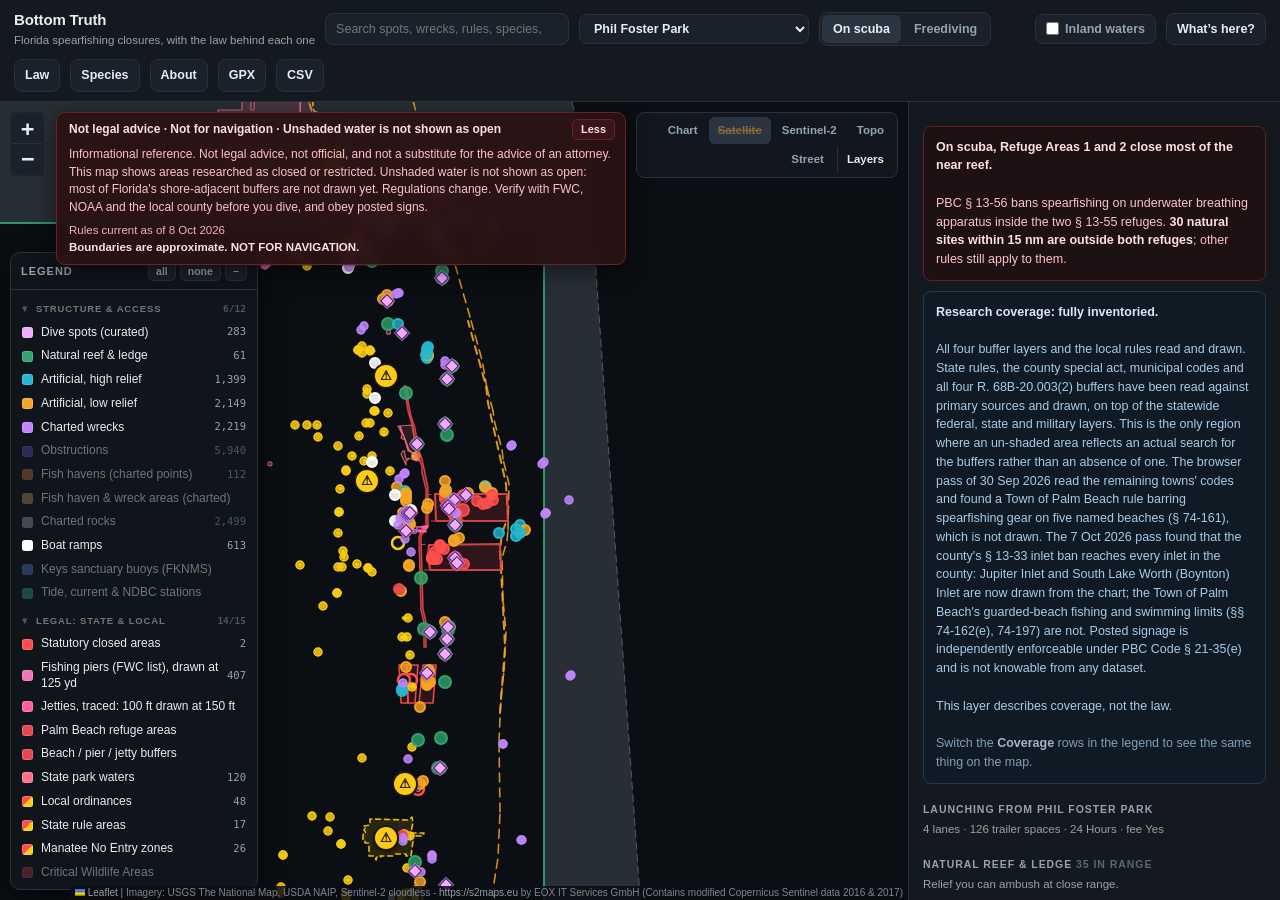
==== commit e98bbbb6: "Site build from d8d71ddb464ad522b6fdc0f46ec5e41c3a88aa33" ====
--- a/index.html
+++ b/index.html
@@ -11,7 +11,7 @@
 <meta name="theme-color" content="#0b0e13">
 <link rel="icon" href="favicon.svg" type="image/svg+xml">
 <link rel="stylesheet" href="vendor/leaflet/leaflet.css">
-<link rel="stylesheet" href="css/app.css?v=3bb9b918">
+<link rel="stylesheet" href="css/app.css?v=d8d71ddb">
 </head><body><div id="wrap">
 <header>
  <h1>Bottom Truth<small>Florida spearfishing closures, with the law behind each one</small></h1>
@@ -57,10 +57,10 @@
  <div id="side"></div>
 </div></div>
 <script src="vendor/leaflet/leaflet.js"></script>
-<script src="js/law.js?v=3bb9b918"></script>
-<script src="js/app.js?v=3bb9b918"></script>
-<script src="js/coverage.js?v=3bb9b918"></script>
-<script src="js/layers.js?v=3bb9b918"></script>
-<script src="js/search.js?v=3bb9b918"></script>
-<script src="js/species.js?v=3bb9b918"></script>
+<script src="js/law.js?v=d8d71ddb"></script>
+<script src="js/app.js?v=d8d71ddb"></script>
+<script src="js/coverage.js?v=d8d71ddb"></script>
+<script src="js/layers.js?v=d8d71ddb"></script>
+<script src="js/search.js?v=d8d71ddb"></script>
+<script src="js/species.js?v=d8d71ddb"></script>
 </body></html>
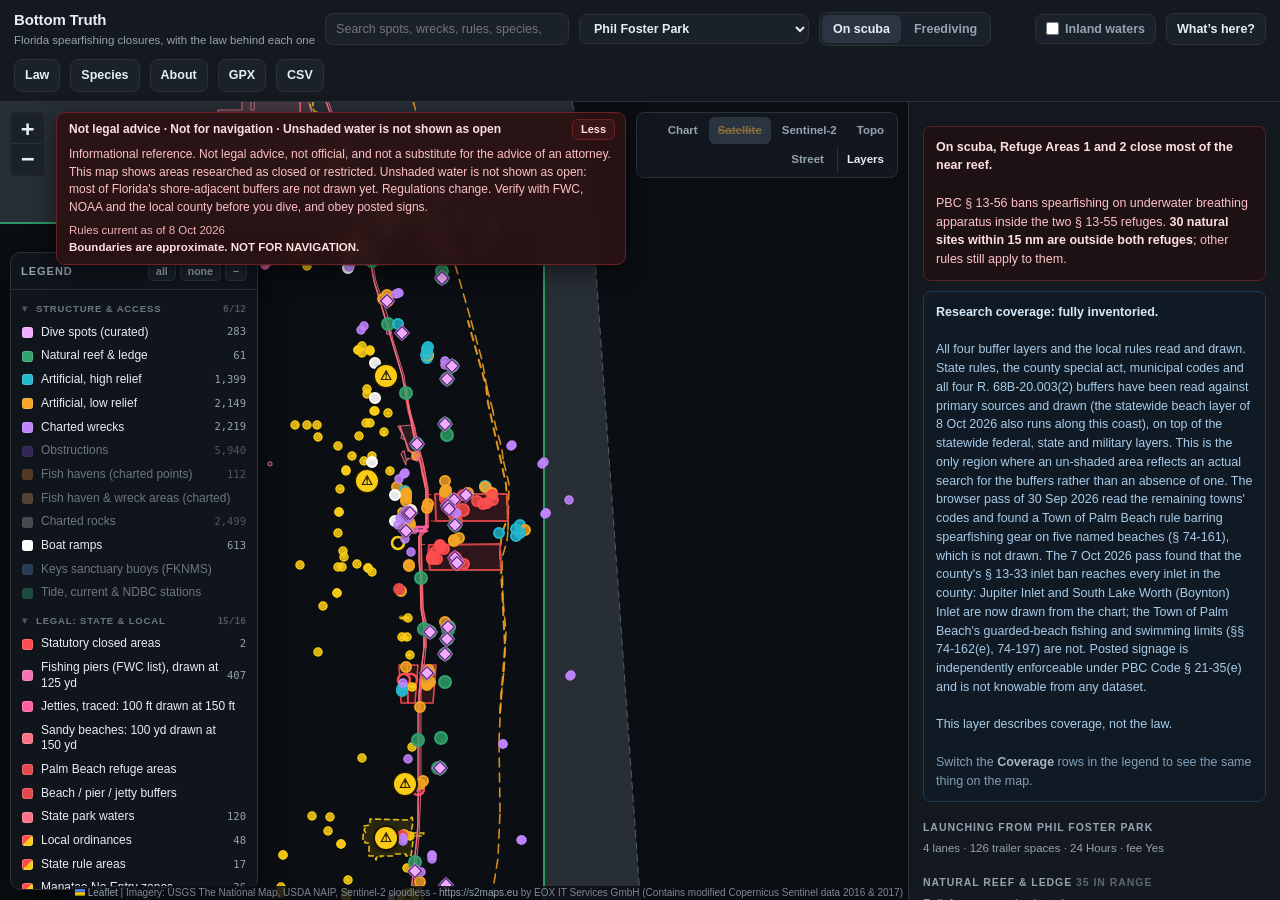
==== commit 389f102b: "Site build from 90c30435bb0c626afffee30a5483bdd7ca1234f4" ====
--- a/index.html
+++ b/index.html
@@ -11,7 +11,7 @@
 <meta name="theme-color" content="#0b0e13">
 <link rel="icon" href="favicon.svg" type="image/svg+xml">
 <link rel="stylesheet" href="vendor/leaflet/leaflet.css">
-<link rel="stylesheet" href="css/app.css?v=d8d71ddb">
+<link rel="stylesheet" href="css/app.css?v=90c30435">
 </head><body><div id="wrap">
 <header>
  <h1>Bottom Truth<small>Florida spearfishing closures, with the law behind each one</small></h1>
@@ -57,10 +57,10 @@
  <div id="side"></div>
 </div></div>
 <script src="vendor/leaflet/leaflet.js"></script>
-<script src="js/law.js?v=d8d71ddb"></script>
-<script src="js/app.js?v=d8d71ddb"></script>
-<script src="js/coverage.js?v=d8d71ddb"></script>
-<script src="js/layers.js?v=d8d71ddb"></script>
-<script src="js/search.js?v=d8d71ddb"></script>
-<script src="js/species.js?v=d8d71ddb"></script>
+<script src="js/law.js?v=90c30435"></script>
+<script src="js/app.js?v=90c30435"></script>
+<script src="js/coverage.js?v=90c30435"></script>
+<script src="js/layers.js?v=90c30435"></script>
+<script src="js/search.js?v=90c30435"></script>
+<script src="js/species.js?v=90c30435"></script>
 </body></html>
